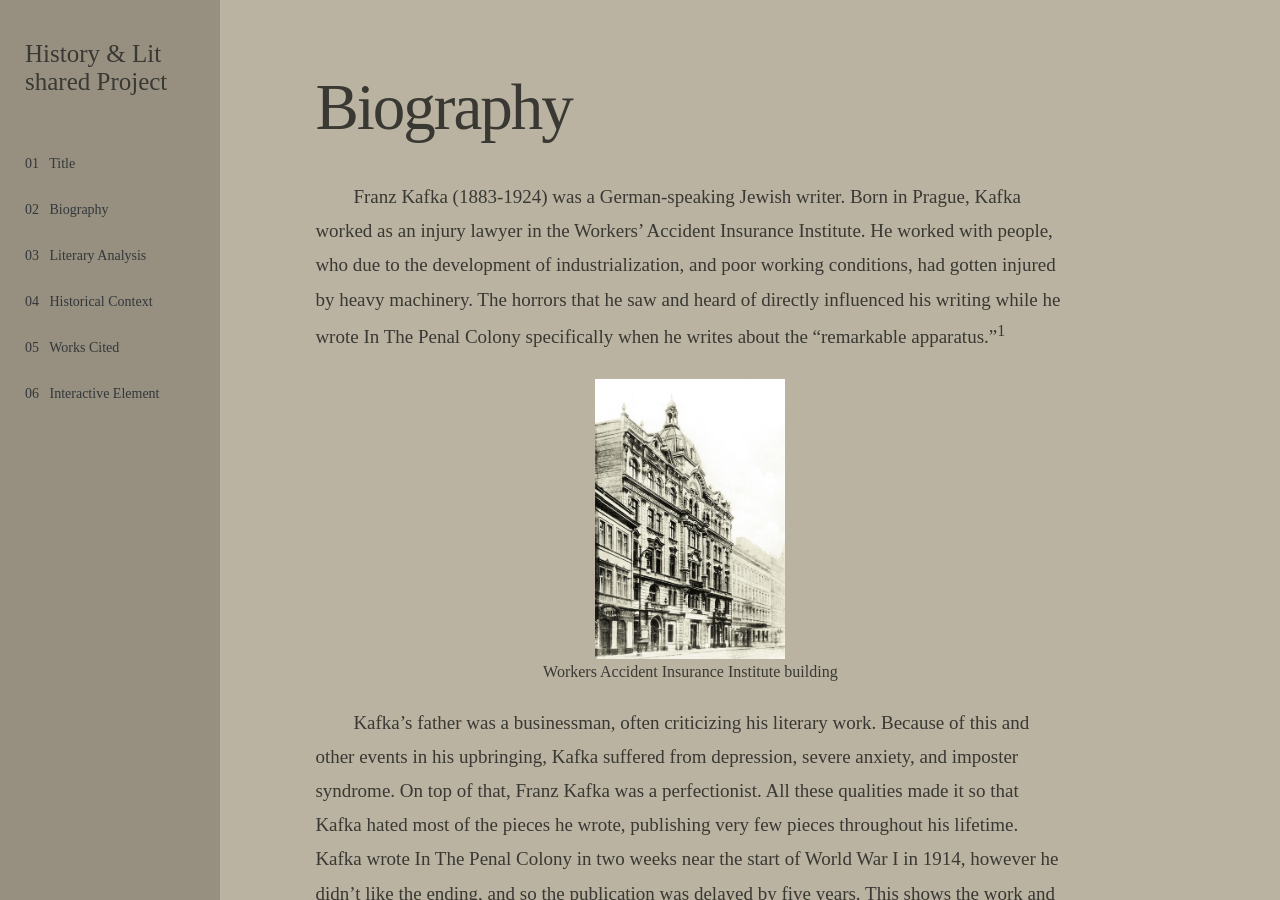
==== biography/index.html @ a7d82788 "Update index.html" ====
<!DOCTYPE html>
<html>
    <head>
        <title>Biography</title>
        <meta name="viewport" content="width=device-width, initial-scale=1.0">
        <link rel="stylesheet" href="../style.css?v=3">
      <style>
        nav {
            background-color: rgb(151, 144, 128);
            color: #393833;
        }
        nav a {
            color: #333739;
        }
        
        /* oh my goodness this is so tuff */
        @keyframes img-anim {
            from {width: 190px; box-shadow: none;}
            to {width: 200px; box-shadow: black 2px 2px 10px;}
        }
        img {
            width: 190px;
        }
        img:hover {
            animation-name: img-anim;
            animation-duration: 0.1s;
            animation-timing-function: ease-in;
            animation-fill-mode: forwards;
        }
      </style>
    </head>
    <body>
        <nav>
        <h2>History & Lit shared Project</h2>

        <a href="../index.html">01 &nbsp; Title</a>
        <a href="">02 &nbsp; Biography</a>
        <a href="../literary/index.html">03 &nbsp; Literary Analysis</a>
        <a href="../historical/index.html">04 &nbsp; Historical Context</a>
        <a href="../works-cited/index.html">05 &nbsp; Works Cited</a>
        <a href="../generator/index.html">06 &nbsp; Interactive Element</a>
    </nav>
    <main>
        <section id="biography">
            <h1>Biography</h1>
            <p>  Franz Kafka (1883-1924) was a German-speaking Jewish writer. Born in Prague,
                 Kafka worked as an injury lawyer in the Workers’ 
                 Accident Insurance Institute. He worked with people, who due to 
                 the development of industrialization, and poor working conditions, had gotten
                injured by heavy machinery. The horrors that he saw and heard of directly influenced 
                  his writing while he wrote In The Penal Colony specifically when he writes about 
                  the “remarkable apparatus.”<sup>1</sup></p>

            <figure class="img-centering">
                <img src="../images/twaii.jpg" alt="Workers Accident Insurance Institute building">
                <figcaption>Workers Accident Insurance Institute building</figcaption>
            </figure>

            <p>  Kafka’s father was a businessman, often criticizing his literary work. Because
                 of this and other events in his upbringing, Kafka suffered from depression, 
                 severe anxiety, and imposter syndrome. On top of that, Franz Kafka was a 
                 perfectionist. All these qualities made it so that Kafka hated most of the 
                 pieces he wrote, publishing very few pieces throughout his lifetime. Kafka wrote 
                 In The Penal Colony in two weeks near the start of World War I in 1914, however he 
                 didn’t like the ending, and so the publication was delayed by five years. This shows 
                 the work and thought that went into his writing. </p>

             <figure class="img-centering">
                <img src="../images/franzkafka.jpg" alt="Franz Kafka">
                <figcaption>Franz Kafka</figcaption>
            </figure>

            <p>
                In 1916 Kafka gave a public reading of his story in an art gallery in Munich. The 
                extremely graphic descriptions of torture machines made people in the audience 
                faint and walk out in disgust. When Kafka finally decided to share his work, he 
                was met with rejection. This crushed his confidence, and the same thing happened 
                once more in 1919 when the short story was first published. Critics dismissed the story, 
                and Kafka felt as if his father was correct. Kafka was diagnosed with tuberculosis around 
                the same period of time, and he was worried he would die an unknown author. Right 
                before he finally died in 1924, Kafka asked his friend to burn all his works<sup>2</sup>, showing
                 just how crushed his self-esteem was. 
            </p>
            <div style="font-family: 'Times New Roman', Times, serif;">
            <hr style="border: none; border-top: 1px solid #000000; margin: 24px 0;">
                <ol>
                    <li>
                        Franz Kafka, &ldquo;In the Penal Colony,&rdquo; trans. Ian Johnston, <em>Library of Short Stories</em>,
                        n.d., 1, <a href="https://libraryofshortstories.com" target="_blank" rel="noopener noreferrer" 
                        style="color: #393833">libraryofshortstories.com</a>.
                    </li>
                    <li>
                        Daniel Solove, &ldquo;Franz Kafka&rsquo;s Last Wishes and the Kafka Myths,&rdquo; <em>TeachPrivacy</em>, 
                        September 2, 2008, <a href="https://teachprivacy.com" target="_blank" rel="noopener noreferrer" 
                        style="color: #393833;">https://teachprivacy.com</a>.
                    </li>
                </ol>
            </div>

        </section>
        </main>
    <script>
        const nav = document.querySelector("nav");
        const main = document.querySelector("main");
    
        const originalParent = nav.parentElement;
        const originalNext = nav.nextElementSibling;
    
        function mobileLayout() {
            if (window.innerWidth <= 600) {
                main.prepend(nav);
            } else {
                originalParent.insertBefore(nav, originalNext);
            }
        }
    
        mobileLayout();
        window.addEventListener("resize", mobileLayout);
    </script>
    </body>
</html>
---- style.css ----
* {
    margin: 0;
    padding: 0;
    box-sizing: border-box;
}

body {
    font-family: "Times New Roman", serif;
}

nav {
    position: fixed;
    left: 0;
    top: 0;
    width: 220px;
    height: 100vh;
    padding: 40px 25px;
    display: flex;
    flex-direction: column;
    z-index: 10;
}

nav h2 {
    font-family: "Times New Roman", serif;
    font-size: 25px;
    font-weight: normal;
    margin-bottom: 60px;
}

nav a {
    font-family: "Times New Roman", serif;
    text-decoration: none;
    font-size: 14px;
    margin-bottom: 30px;
    color: black;
}


/* content section */

main {
    margin-left: 220px;
    height: 100vh;
    overflow-y: auto;
}

section {
    min-height: 100vh;
    height: auto;
    padding: 70px 9%;
    display: flex;
    flex-direction: column;
    justify-content: center;
}

section h1 {
    /* times new roman for formality things, you know like the mla look lowkey */
    font-family: "Times New Roman", serif;
    font-size: 65px;
    font-weight: normal;
    letter-spacing: -2px;
    margin-bottom: 35px;
}

section h2 {
    font-family: "Times New Roman", serif;
    font-weight: normal;
}

section p {
    font-family: "Times New Roman", serif;
    font-size: 19px;
    line-height: 1.8;
    max-width: 750px;
    text-indent: 2em; 
}

.img-centering {
    max-width: 750px;   
    text-align: center; 
    margin: 25px 0;    
}

.img-centering img {
    max-width: 200px; 
    height: auto;
}

.number {
    font-family: "Times New Roman", serif;
    font-size: 12px;
    letter-spacing: 3px;
    margin-bottom: 25px;
}

/* title page */

@keyframes title-effect {
    from {color: #393833;}
    to {color: #22211e;}
}

#title {
    background-color: rgb(186, 179, 161);
    animation-name: title-effect;
    animation-duration: 2s;
    animation-iteration-count: infinite;
    animation-direction: alternate;
}

#title h1 {
    font-size: 95px;
}

#title h2 {
    font-size: 30px;
    margin-bottom: 15px;
}

/* biography page */

#biography {
    background-color: rgb(186, 179, 161);
    color: #393833;
}

/* lit analysis page */

#literary {
    background-color: #343C36;
    color: #77766A;
}

/* hist context page */

#historical {
    background-color: rgb(186, 179, 161);
    color: #393833;
}

/* works cited */

#works-cited {
    background-color: #77766A;
    color: #343C36;
}


/* phone layout stuff */

@media (max-width: 600px) {

    html, body {
        height: 100%;
        overflow: hidden;
    }

    nav {
        position: static;
        width: 100%;
        height: auto;
        padding: 25px 7%;
        flex-direction: row;
        flex-wrap: wrap;
    }

    nav h2 {
        width: 100%;
        font-size: 23px;
        margin-bottom: 20px;
    }

    nav a {
        font-size: 13px;
        margin-bottom: 10px;
        margin-right: 20px;
    }

    main {
        margin-left: 0;
        width: 100%;
        height: 100dvh;
        overflow-y: auto;
    }

    section {
        min-height: 100svh;
        height: auto;
        padding: 35px 7%;
        justify-content: flex-start;
    }

    section h1 {
        font-size: 40px;
        letter-spacing: -1px;
        margin-bottom: 25px;
    }

    section h2 {
        font-size: 22px;
    }

    section p {
        font-size: 17px;
        line-height: 1.6;
        max-width: 100%;
    }

    .img-centering {
        max-width: 100%;
        margin: 20px 0;
    }

    .img-centering img {
        max-width: 100%;
        width: 200px;
        height: auto;
    }

    .number {
        font-size: 11px;
        margin-bottom: 20px;
    }

    #title h1 {
        font-size: 55px;
    }

    #title h2 {
        font-size: 23px;
    }
}
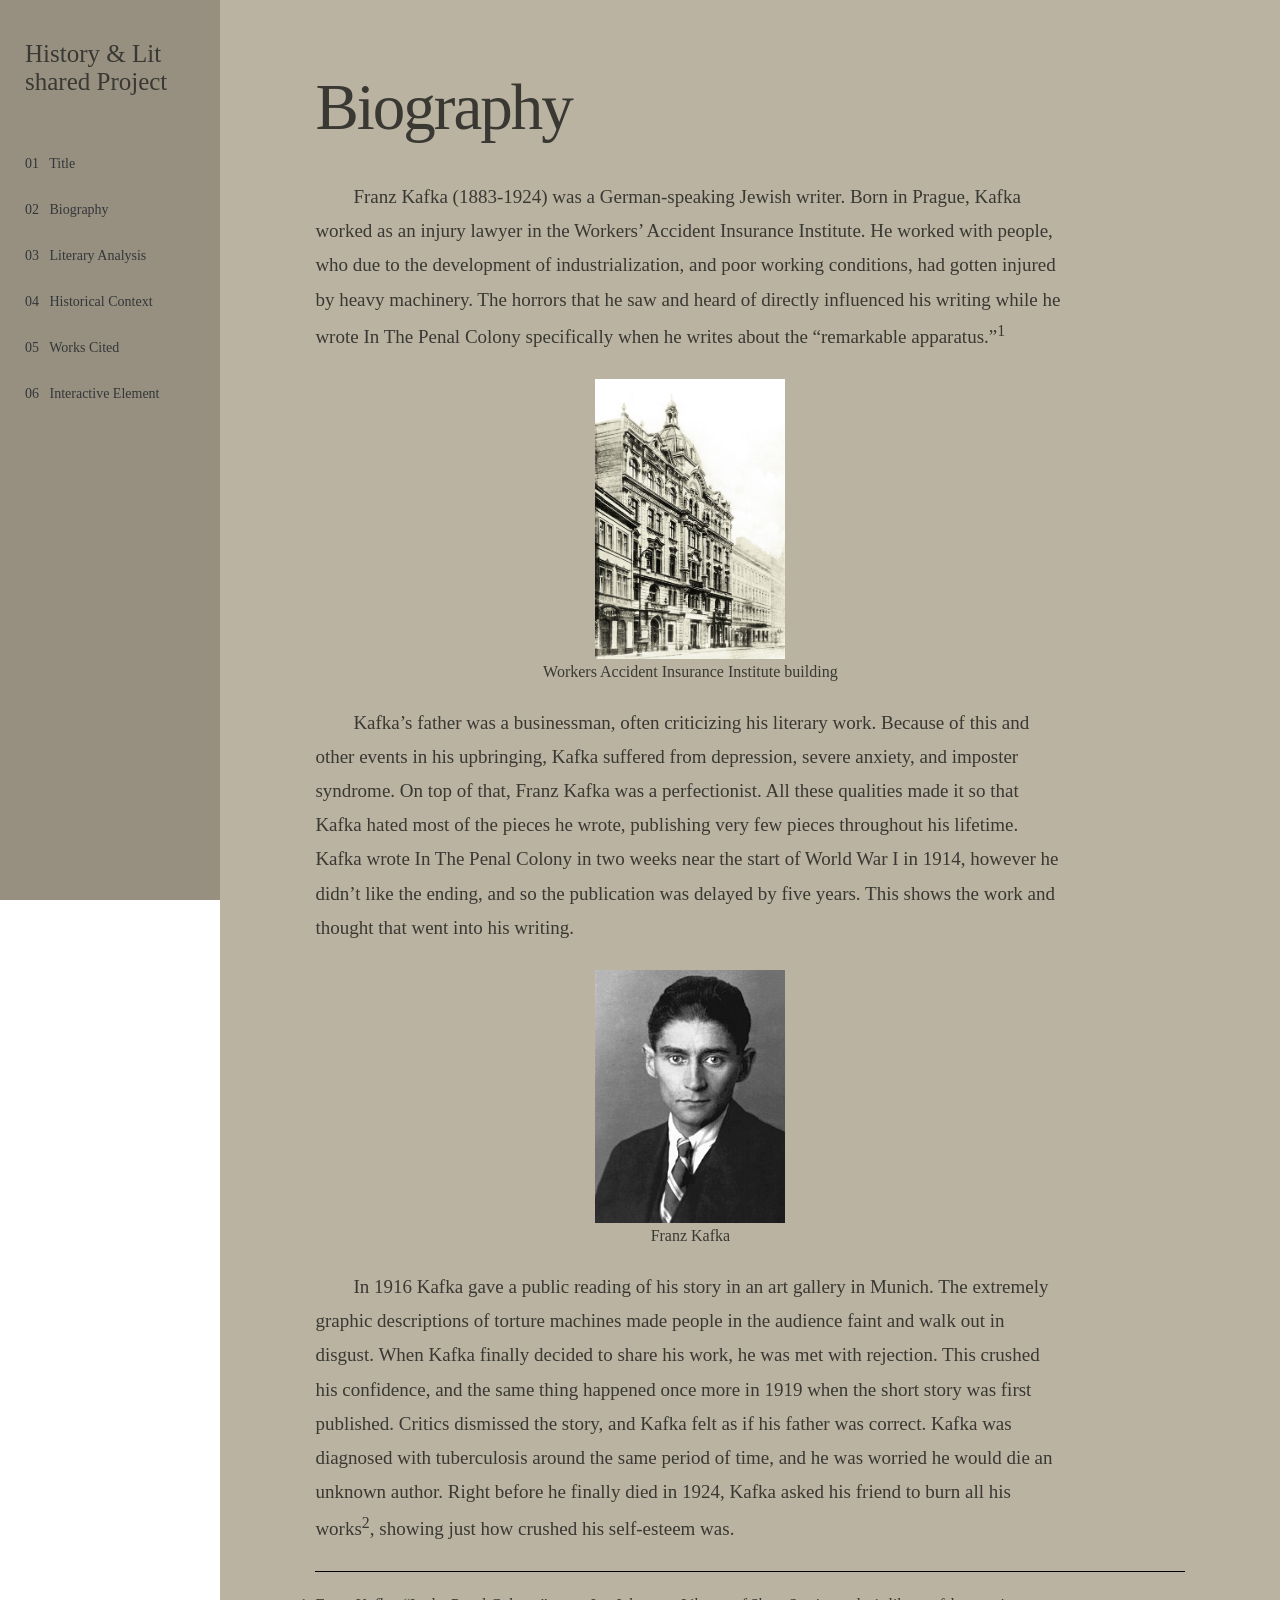
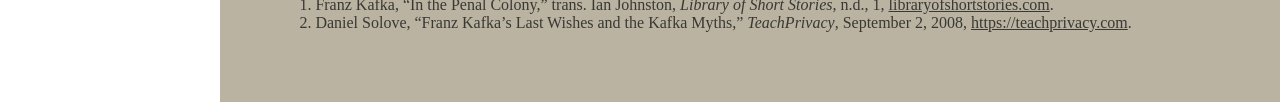
==== commit adc81b96: "Update index.html" ====
--- a/biography/index.html
+++ b/biography/index.html
@@ -2,7 +2,6 @@
 <html>
     <head>
         <title>Biography</title>
-        <meta name="viewport" content="width=device-width, initial-scale=1.0">
         <link rel="stylesheet" href="../style.css?v=3">
       <style>
         nav {
@@ -99,23 +98,5 @@
 
         </section>
         </main>
-    <script>
-        const nav = document.querySelector("nav");
-        const main = document.querySelector("main");
-    
-        const originalParent = nav.parentElement;
-        const originalNext = nav.nextElementSibling;
-    
-        function mobileLayout() {
-            if (window.innerWidth <= 600) {
-                main.prepend(nav);
-            } else {
-                originalParent.insertBefore(nav, originalNext);
-            }
-        }
-    
-        mobileLayout();
-        window.addEventListener("resize", mobileLayout);
-    </script>
     </body>
 </html>
--- a/style.css
+++ b/style.css
@@ -1,4 +1,3 @@
-
 * {
     margin: 0;
     padding: 0;
@@ -14,7 +13,7 @@
     left: 0;
     top: 0;
     width: 220px;
-    height: 100vh;
+    height: 100%;
     padding: 40px 25px;
     display: flex;
     flex-direction: column;
@@ -41,13 +40,10 @@
 
 main {
     margin-left: 220px;
-    height: 100vh;
-    overflow-y: auto;
 }
 
 section {
-    min-height: 100vh;
-    height: auto;
+    height: 100%;
     padding: 70px 9%;
     display: flex;
     flex-direction: column;
@@ -146,88 +142,3 @@
     color: #343C36;
 }
 
-
-/* phone layout stuff */
-
-@media (max-width: 600px) {
-
-    html, body {
-        height: 100%;
-        overflow: hidden;
-    }
-
-    nav {
-        position: static;
-        width: 100%;
-        height: auto;
-        padding: 25px 7%;
-        flex-direction: row;
-        flex-wrap: wrap;
-    }
-
-    nav h2 {
-        width: 100%;
-        font-size: 23px;
-        margin-bottom: 20px;
-    }
-
-    nav a {
-        font-size: 13px;
-        margin-bottom: 10px;
-        margin-right: 20px;
-    }
-
-    main {
-        margin-left: 0;
-        width: 100%;
-        height: 100dvh;
-        overflow-y: auto;
-    }
-
-    section {
-        min-height: 100svh;
-        height: auto;
-        padding: 35px 7%;
-        justify-content: flex-start;
-    }
-
-    section h1 {
-        font-size: 40px;
-        letter-spacing: -1px;
-        margin-bottom: 25px;
-    }
-
-    section h2 {
-        font-size: 22px;
-    }
-
-    section p {
-        font-size: 17px;
-        line-height: 1.6;
-        max-width: 100%;
-    }
-
-    .img-centering {
-        max-width: 100%;
-        margin: 20px 0;
-    }
-
-    .img-centering img {
-        max-width: 100%;
-        width: 200px;
-        height: auto;
-    }
-
-    .number {
-        font-size: 11px;
-        margin-bottom: 20px;
-    }
-
-    #title h1 {
-        font-size: 55px;
-    }
-
-    #title h2 {
-        font-size: 23px;
-    }
-}
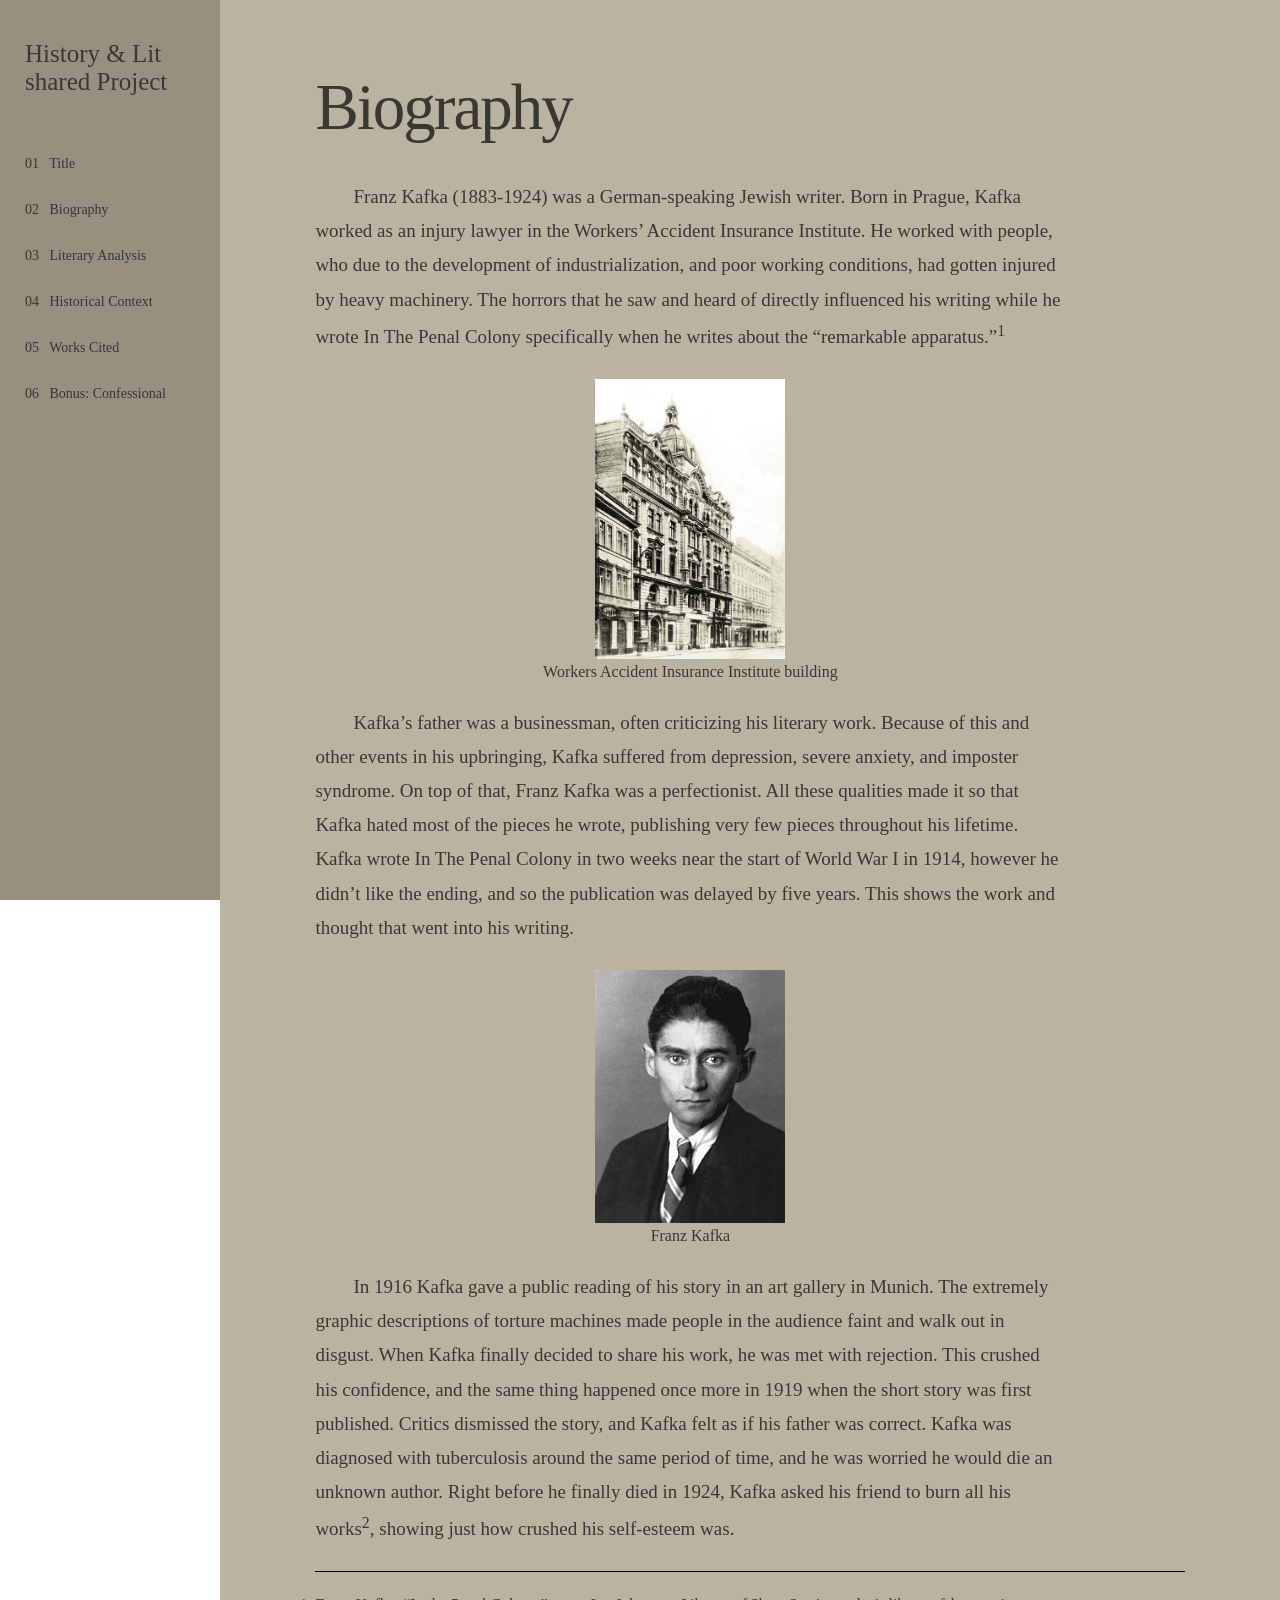
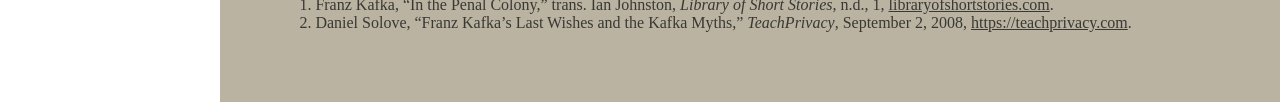
==== commit d376d8dc: "mad eht enth tortuhrne a liutjekr nicer orj oskmnthenjbg idkjn" ====
--- a/biography/index.html
+++ b/biography/index.html
@@ -2,7 +2,8 @@
 <html>
     <head>
         <title>Biography</title>
-        <link rel="stylesheet" href="../style.css?v=3">
+        <meta name="viewport" content="width=device-width, initial-scale=1.0">
+      <link rel="stylesheet" href="../style.css?v=2">
       <style>
         nav {
             background-color: rgb(151, 144, 128);
@@ -37,7 +38,7 @@
         <a href="../literary/index.html">03 &nbsp; Literary Analysis</a>
         <a href="../historical/index.html">04 &nbsp; Historical Context</a>
         <a href="../works-cited/index.html">05 &nbsp; Works Cited</a>
-        <a href="../generator/index.html">06 &nbsp; Interactive Element</a>
+        <a href="../generator/index.html">06 &nbsp; Bonus: Confessional</a>
     </nav>
     <main>
         <section id="biography">
--- a/style.css
+++ b/style.css
@@ -43,7 +43,8 @@
 }
 
 section {
-    height: 100%;
+    min-height: 100vh;
+    height: auto;
     padding: 70px 9%;
     display: flex;
     flex-direction: column;
@@ -142,3 +143,70 @@
     color: #343C36;
 }
 
+/*phone please work*/
+
+@media (max-width: 768px) {
+    nav {
+    position: sticky;
+    top: 0;
+    width: 100%;
+    height: auto;
+    padding: 14px 20px;
+    display: flex;
+    flex-direction: row;
+    flex-wrap: wrap;
+    align-items: center;
+    gap: 6px 18px;
+    z-index: 10;
+}
+
+nav h2 {
+    width: 100%;
+    font-size: 20px;
+    margin-bottom: 4px;
+}
+
+nav a {
+    font-size: 13px;
+    margin-bottom: 0px;
+}
+
+
+/* content section */
+
+main {
+    margin-left: 0px;
+    height: 100dvh;
+}
+
+section {
+    min-height: 100vh;
+    min-height: 100dvh;
+    padding: 40px 20px;
+    justify-content: flex-start;
+}
+
+section h1 {
+    font-size: 38px;
+    letter-spacing: -1px;
+}
+
+#title h1 {
+    font-size: 48px;
+}
+
+#title h2 {
+    font-size: 22px;
+}
+
+section p {
+    font-size: 17px;
+    max-width: 100%;
+}
+
+.img-centering,
+.img-centering img {
+    max-width: 100%; 
+}
+
+}
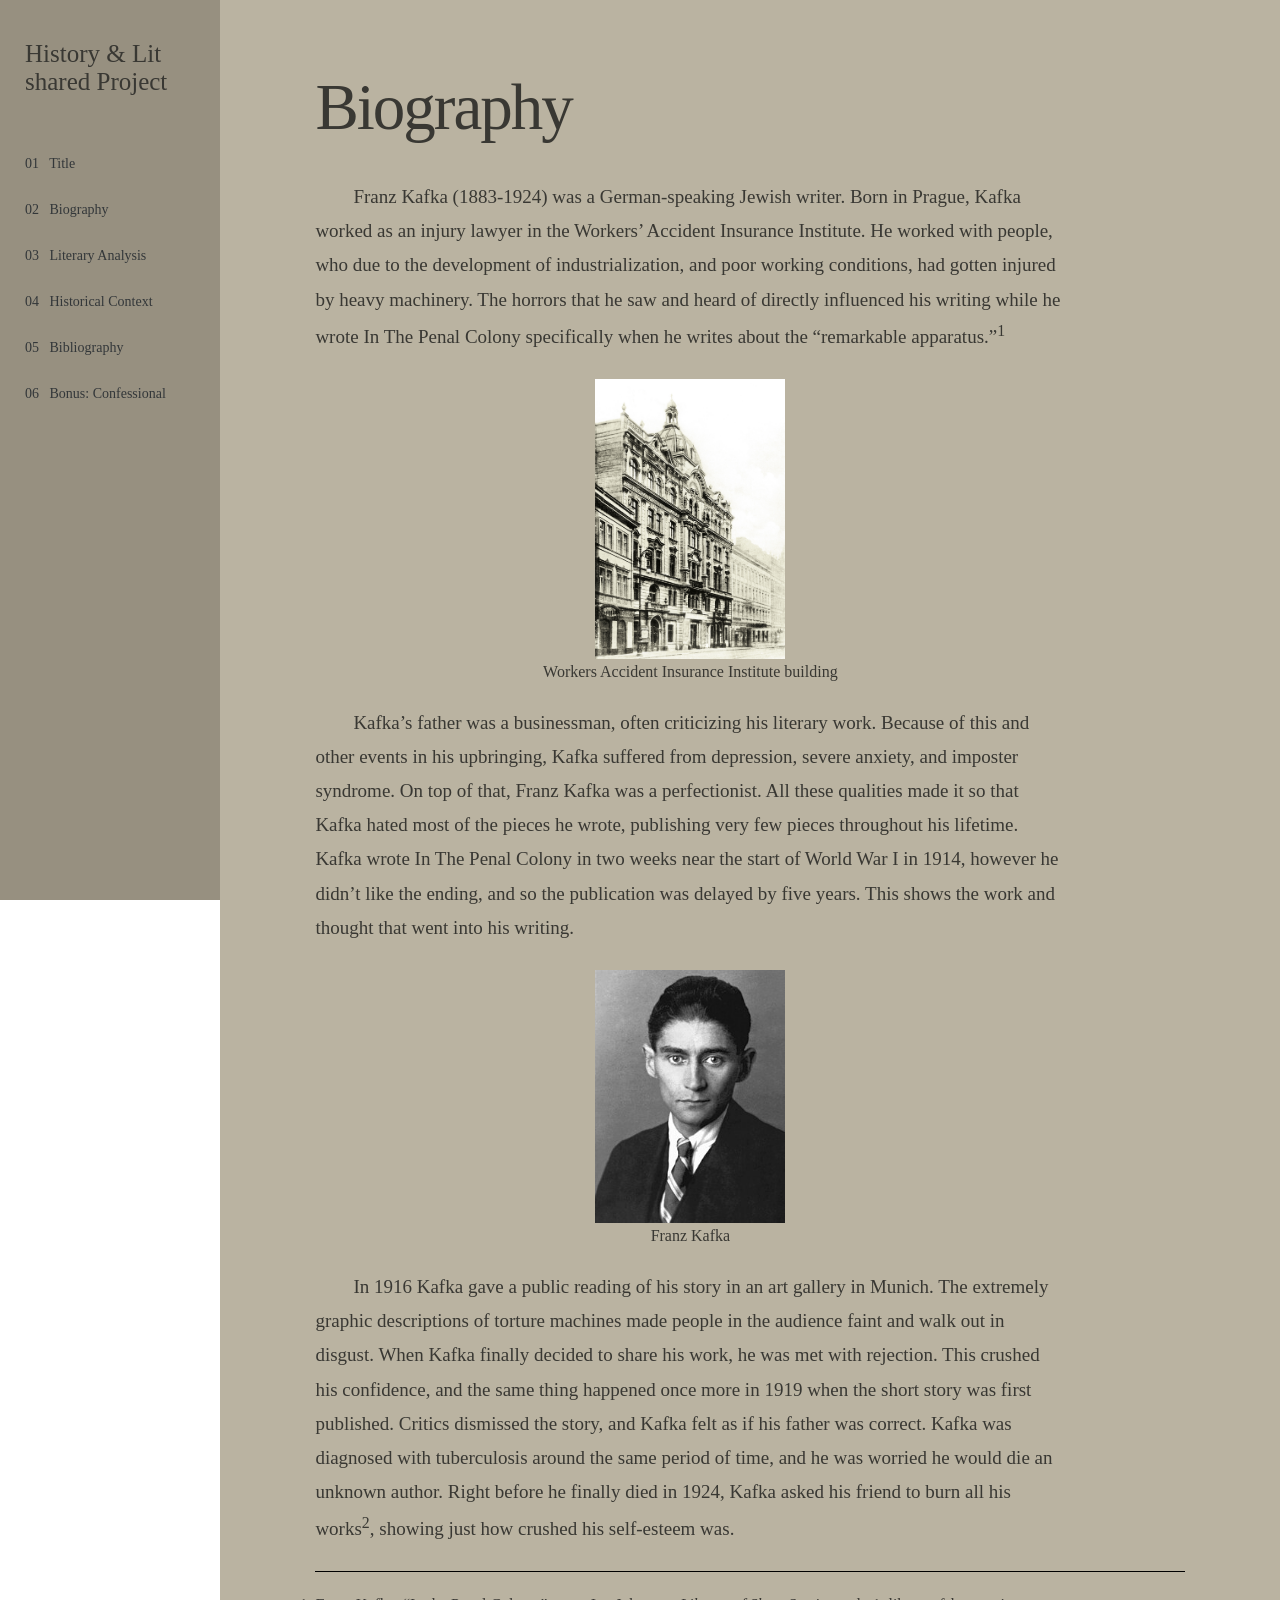
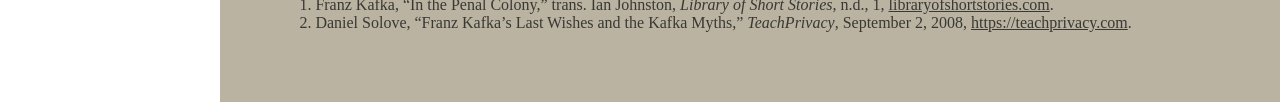
==== commit 34426d65: "works cited -> bibliography" ====
--- a/biography/index.html
+++ b/biography/index.html
@@ -37,7 +37,7 @@
         <a href="">02 &nbsp; Biography</a>
         <a href="../literary/index.html">03 &nbsp; Literary Analysis</a>
         <a href="../historical/index.html">04 &nbsp; Historical Context</a>
-        <a href="../works-cited/index.html">05 &nbsp; Works Cited</a>
+        <a href="../works-cited/index.html">05 &nbsp; Bibliography</a>
         <a href="../generator/index.html">06 &nbsp; Bonus: Confessional</a>
     </nav>
     <main>
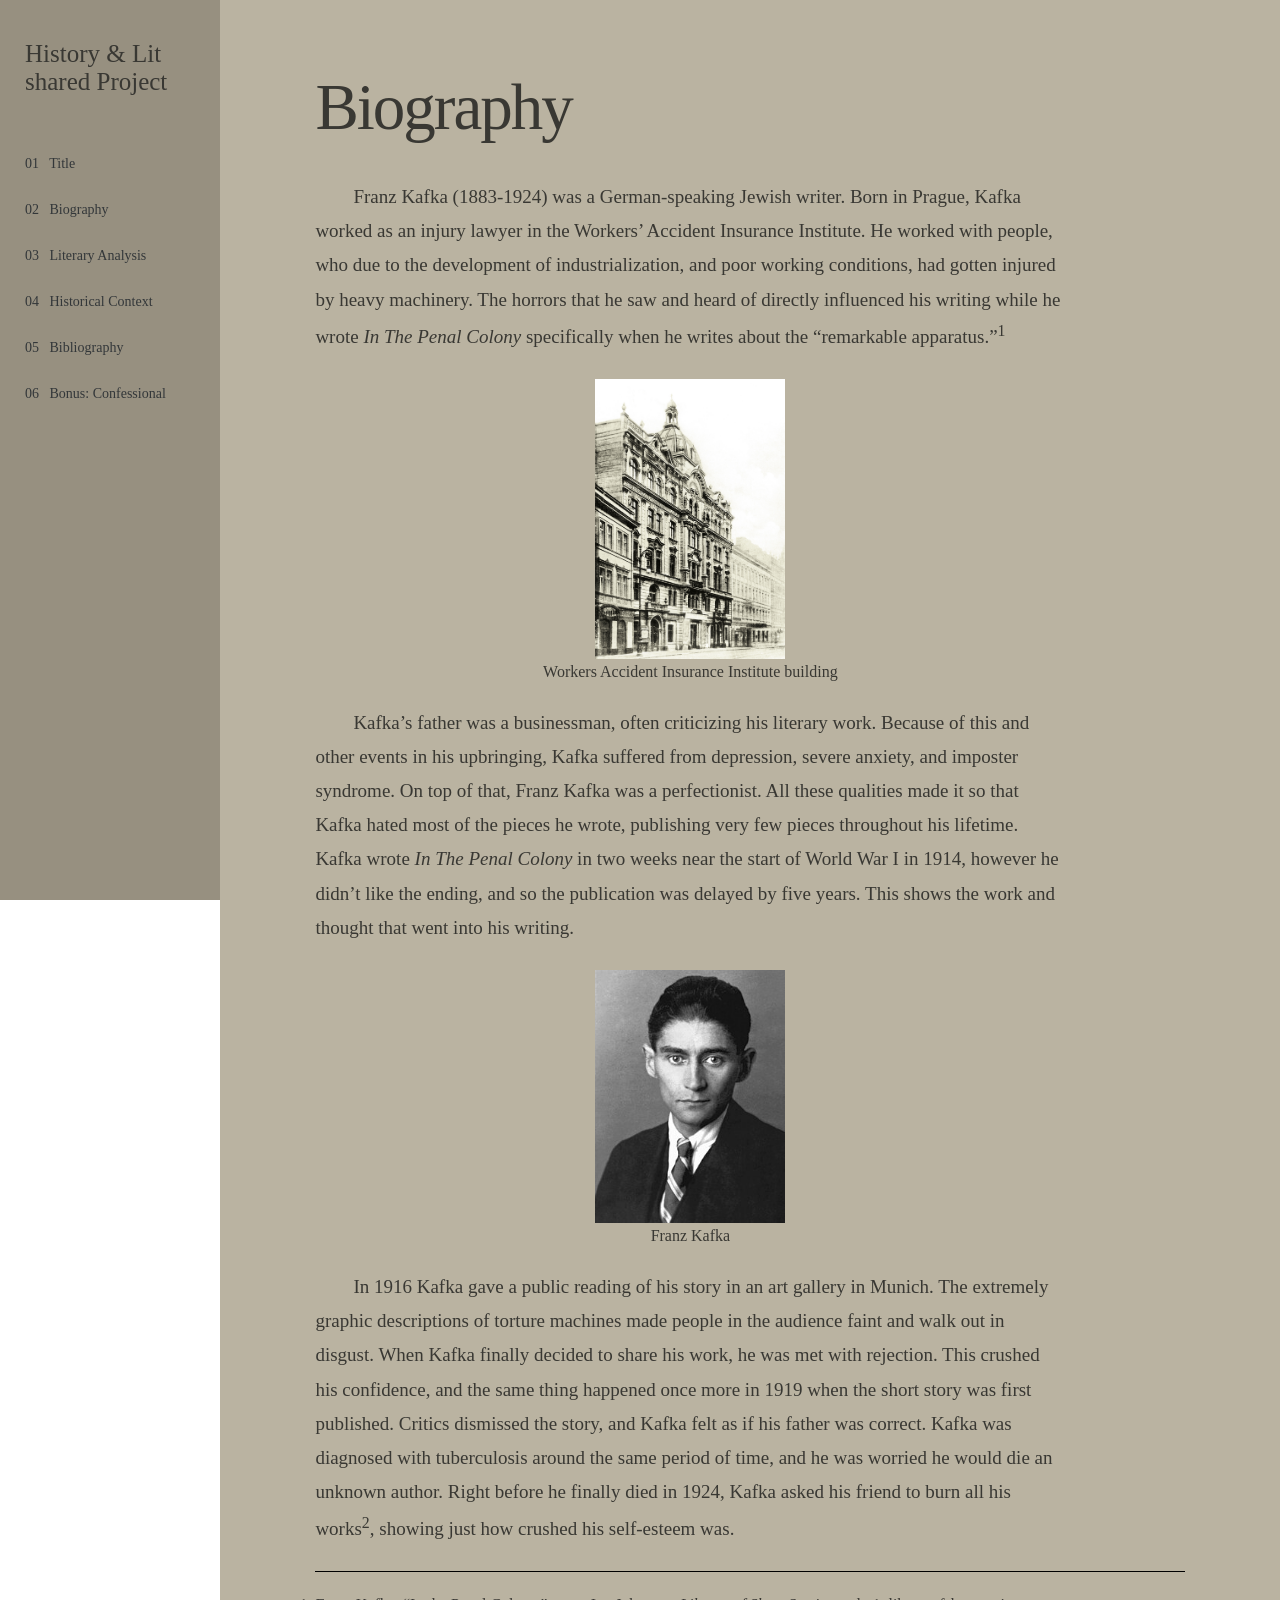
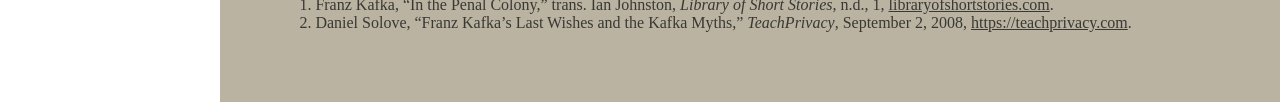
==== commit 748b8f3a: "minor changes 2" ====
--- a/biography/index.html
+++ b/biography/index.html
@@ -48,7 +48,7 @@
                  Accident Insurance Institute. He worked with people, who due to 
                  the development of industrialization, and poor working conditions, had gotten
                 injured by heavy machinery. The horrors that he saw and heard of directly influenced 
-                  his writing while he wrote In The Penal Colony specifically when he writes about 
+                  his writing while he wrote <em>In The Penal Colony</em> specifically when he writes about 
                   the “remarkable apparatus.”<sup>1</sup></p>
 
             <figure class="img-centering">
@@ -61,7 +61,7 @@
                  severe anxiety, and imposter syndrome. On top of that, Franz Kafka was a 
                  perfectionist. All these qualities made it so that Kafka hated most of the 
                  pieces he wrote, publishing very few pieces throughout his lifetime. Kafka wrote 
-                 In The Penal Colony in two weeks near the start of World War I in 1914, however he 
+                 <em>In The Penal Colony</em> in two weeks near the start of World War I in 1914, however he 
                  didn’t like the ending, and so the publication was delayed by five years. This shows 
                  the work and thought that went into his writing. </p>
 
